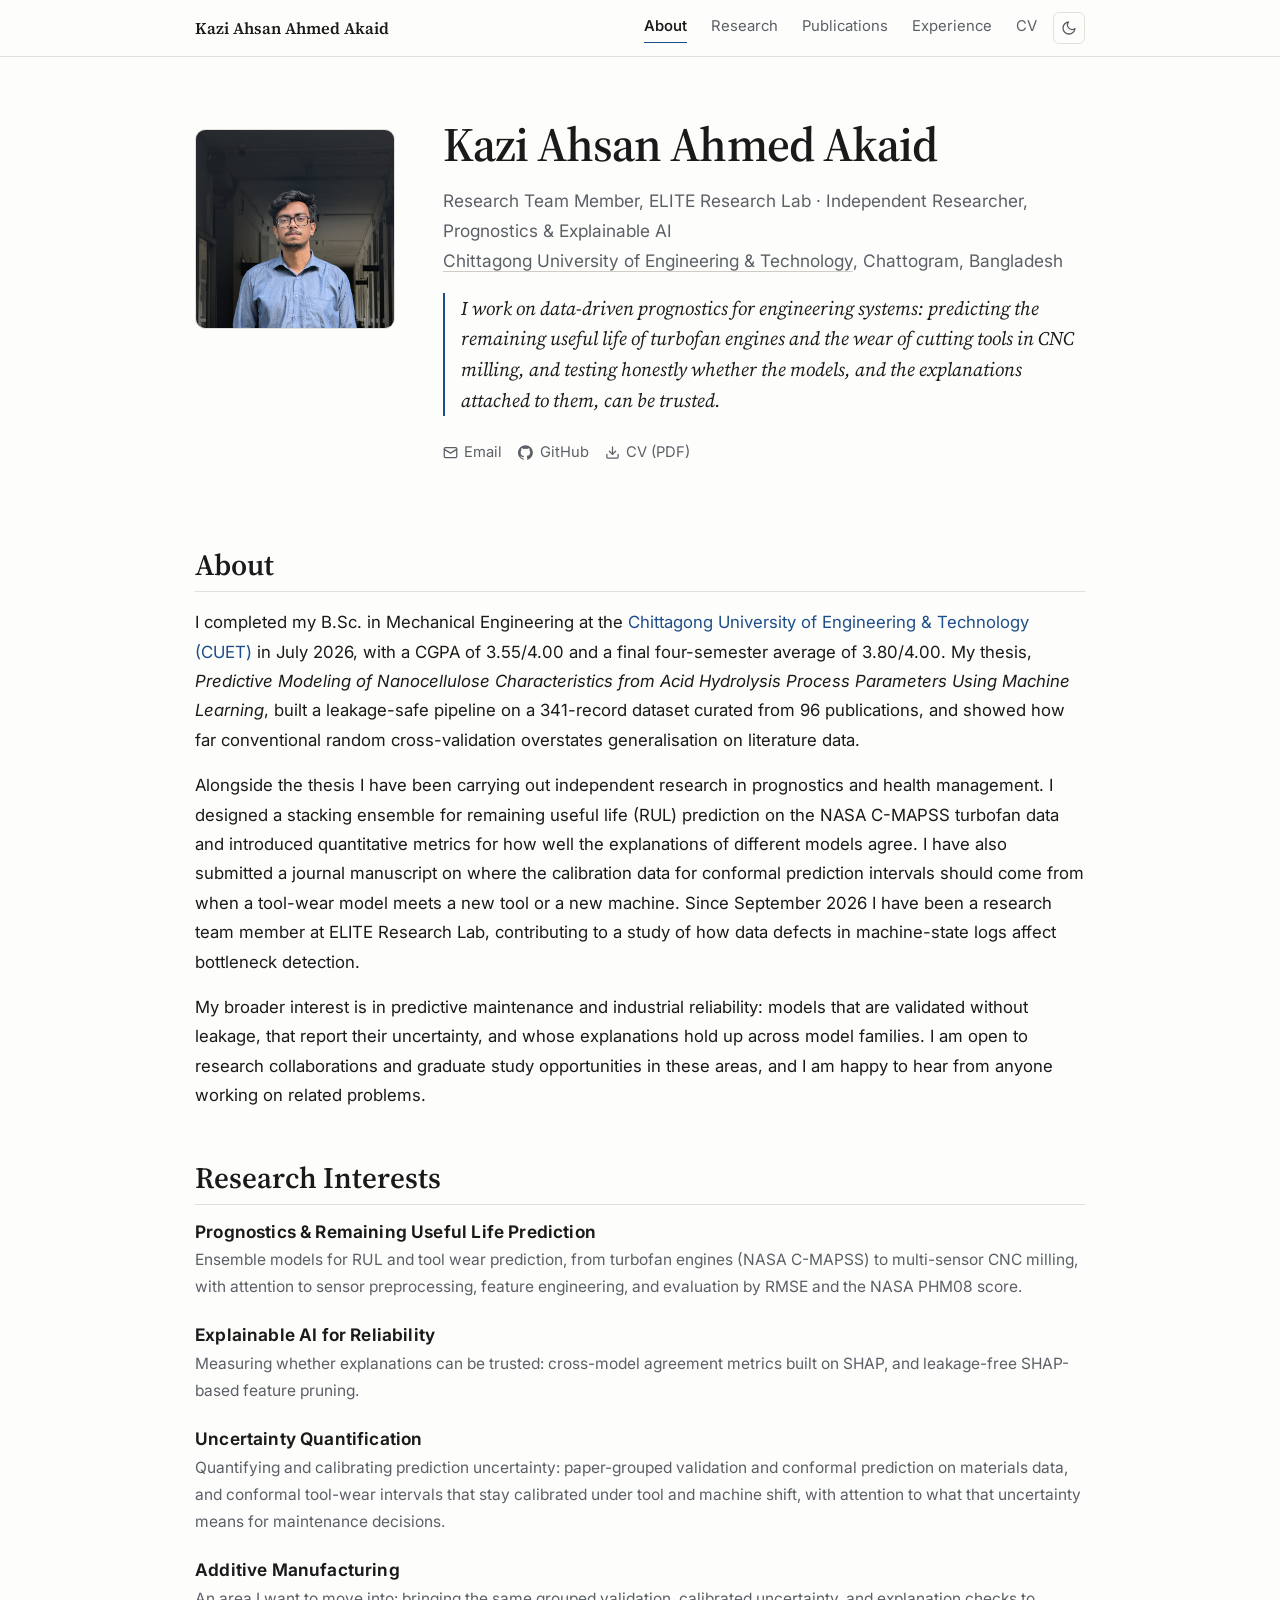
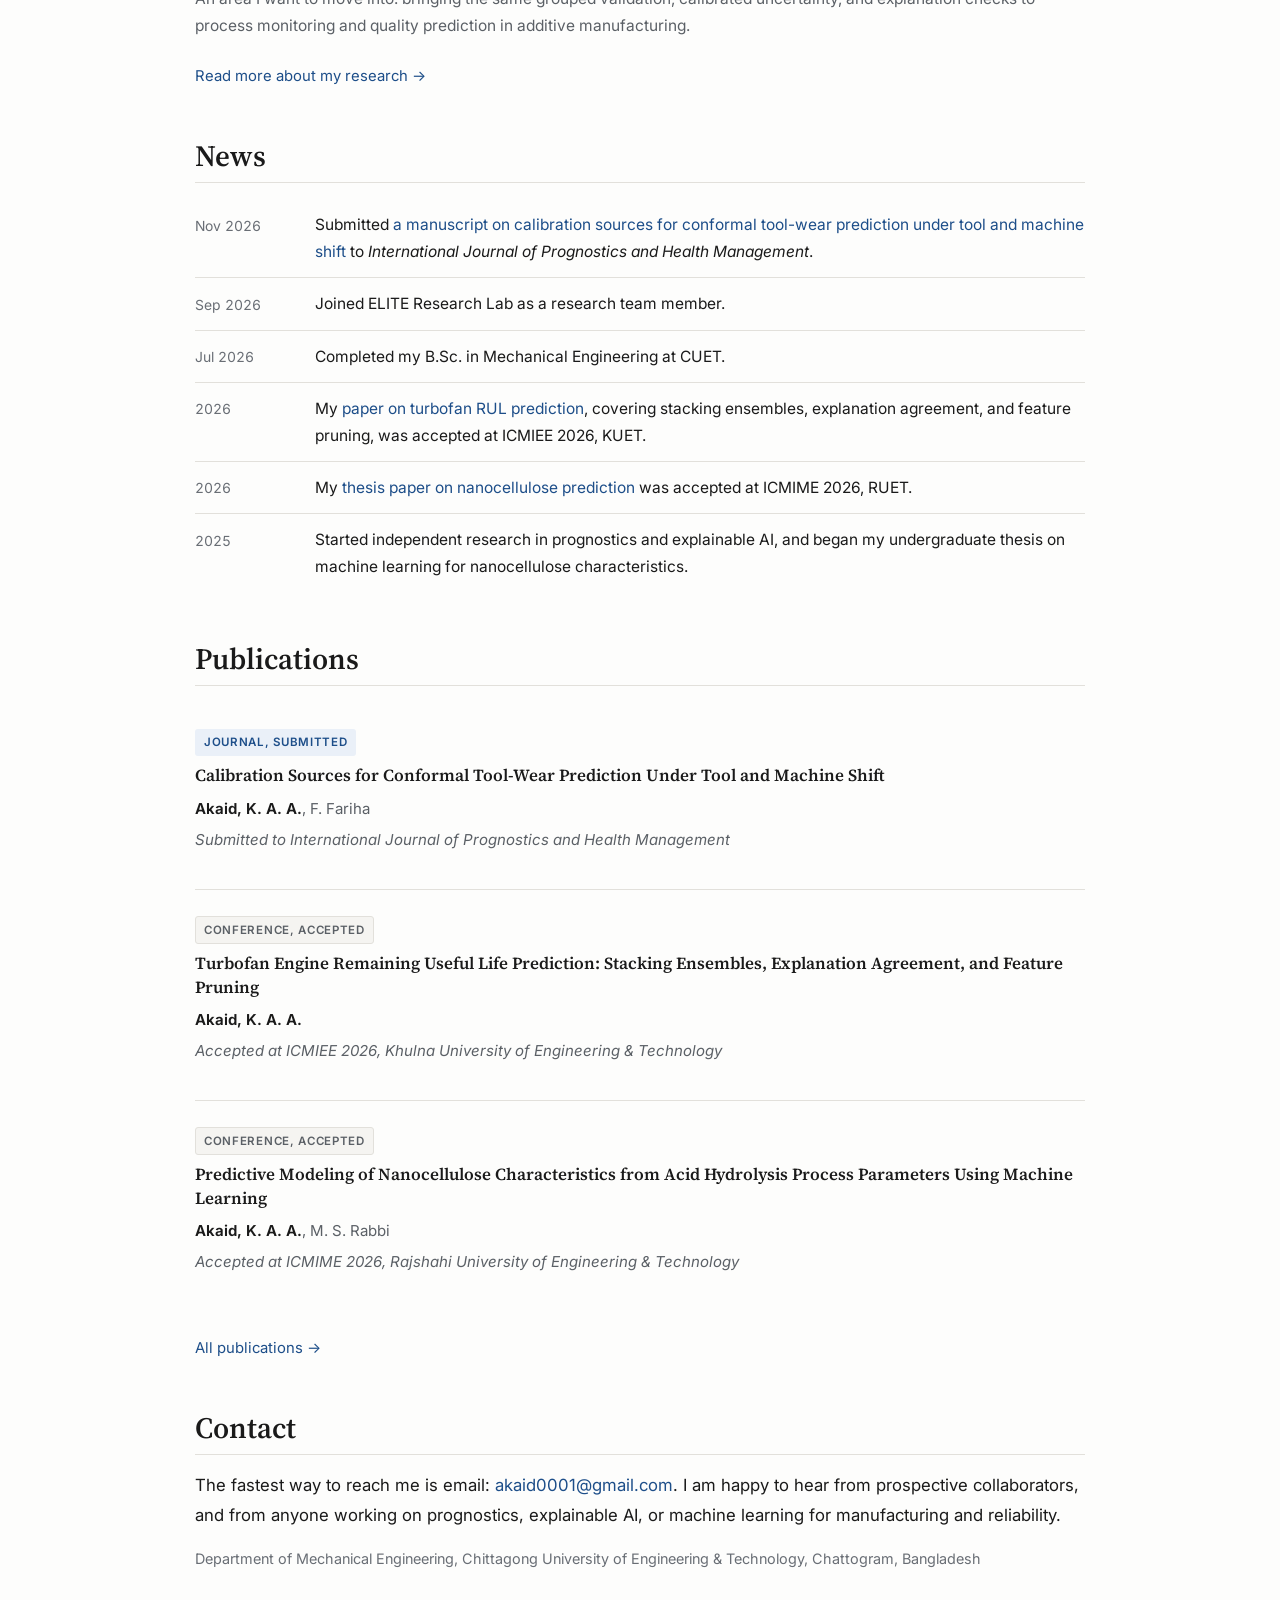
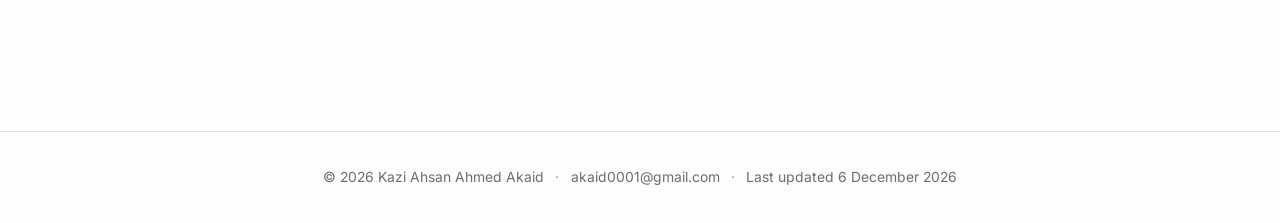
==== index.html @ 268b79ae "Add additive manufacturing to research interests Co-Authored-By: Claude Opus 5.5 <noreply@anthropic." ====
<!DOCTYPE html>
<html lang="en">
<head>
<meta charset="utf-8">
<meta name="viewport" content="width=device-width, initial-scale=1">
<title>Kazi Ahsan Ahmed Akaid</title>
<meta name="description" content="Kazi Ahsan Ahmed Akaid is a mechanical engineering graduate of CUET working on prognostics and health management, remaining useful life prediction, explainable AI, and uncertainty quantification.">
<meta name="author" content="Kazi Ahsan Ahmed Akaid">
<link rel="canonical" href="https://aakaid010.github.io/Akaid/">

<meta property="og:type" content="website">
<meta property="og:title" content="Kazi Ahsan Ahmed Akaid">
<meta property="og:description" content="Mechanical engineering graduate, CUET. Prognostics and health management, RUL prediction, explainable AI, and uncertainty quantification.">
<meta property="og:url" content="https://aakaid010.github.io/Akaid/">
<meta property="og:image" content="https://aakaid010.github.io/Akaid/assets/img/profile.jpeg">
<meta name="twitter:card" content="summary">

<link rel="icon" href="assets/img/favicon.svg" type="image/svg+xml">
<link rel="apple-touch-icon" href="assets/img/profile.jpeg">

<!-- ===== FONTS - identical on all pages ===== -->
<link rel="preconnect" href="https://fonts.googleapis.com">
<link rel="preconnect" href="https://fonts.gstatic.com" crossorigin>
<link rel="stylesheet" href="https://fonts.googleapis.com/css2?family=Inter:wght@400;500;600&family=Source+Serif+4:ital,opsz,wght@0,8..60,400;0,8..60,600;1,8..60,400&display=swap">
<link rel="stylesheet" href="assets/css/style.css">

<!-- ===== THEME INIT - identical on all pages. Must stay inline and before
      the body renders, otherwise the wrong theme flashes on load. ===== -->
<script>
(function(){try{var t=localStorage.getItem("theme");if(t==="dark"||t==="light"){document.documentElement.setAttribute("data-theme",t);}}catch(e){}})();
</script>

<!-- Structured data so search engines link the profile correctly -->
<script type="application/ld+json">
{
  "@context": "https://schema.org",
  "@type": "Person",
  "name": "Kazi Ahsan Ahmed Akaid",
  "givenName": "Kazi Ahsan Ahmed",
  "familyName": "Akaid",
  "jobTitle": "Research Team Member, ELITE Research Lab",
  "email": "mailto:akaid0001@gmail.com",
  "image": "https://aakaid010.github.io/Akaid/assets/img/profile.jpeg",
  "url": "https://aakaid010.github.io/Akaid/",
  "alumniOf": {
    "@type": "CollegeOrUniversity",
    "name": "Chittagong University of Engineering & Technology",
    "url": "https://cuet.ac.bd/"
  },
  "knowsAbout": [
    "Prognostics and Health Management",
    "Remaining Useful Life Prediction",
    "Explainable AI",
    "Uncertainty Quantification",
    "Predictive Maintenance",
    "Intelligent Manufacturing"
  ],
  "sameAs": [
    "https://github.com/aakaid010"
  ]
}
</script>
</head>
<body>
<a class="skip-link" href="#main">Skip to content</a>

<!-- ===== NAV - identical on all pages. If you edit this, edit it in every
      .html file, then run `python check.py` to confirm they still match.
      See CONTENT-GUIDE.md. ===== -->
<nav class="site-nav" aria-label="Primary">
  <div class="site-nav__inner">
    <a class="site-nav__name" href="index.html">Kazi Ahsan Ahmed Akaid</a>
    <div class="site-nav__links">
      <a href="index.html" aria-current="page">About</a>
      <a href="research.html">Research</a>
      <a href="publications.html">Publications</a>
      <a href="experience.html">Experience</a>
      <a href="cv.html">CV</a>
    </div>
    <button class="theme-toggle" type="button" aria-label="Switch to dark theme">
      <svg class="icon-sun" viewBox="0 0 24 24" fill="none" stroke="currentColor" stroke-width="2" stroke-linecap="round" aria-hidden="true"><circle cx="12" cy="12" r="4.2"/><path d="M12 2v2M12 20v2M4.9 4.9l1.4 1.4M17.7 17.7l1.4 1.4M2 12h2M20 12h2M4.9 19.1l1.4-1.4M17.7 6.3l1.4-1.4"/></svg>
      <svg class="icon-moon" viewBox="0 0 24 24" fill="none" stroke="currentColor" stroke-width="2" stroke-linecap="round" stroke-linejoin="round" aria-hidden="true"><path d="M21 12.8A9 9 0 1 1 11.2 3a7 7 0 0 0 9.8 9.8z"/></svg>
    </button>
  </div>
</nav>

<main id="main">
  <header class="hero wrap">
    <img class="hero__photo" src="assets/img/profile.jpeg" width="200" height="200"
         alt="Portrait of Kazi Ahsan Ahmed Akaid">
    <div>
      <h1 class="hero__name">Kazi Ahsan Ahmed Akaid</h1>
      <p class="hero__role">
        Research Team Member, ELITE Research Lab &middot; Independent Researcher, Prognostics &amp; Explainable AI<br>
        <a href="https://cuet.ac.bd/" target="_blank" rel="noopener">Chittagong University of Engineering &amp; Technology</a>, Chattogram, Bangladesh
      </p>
      <p class="hero__tagline">
        I work on data-driven prognostics for engineering systems: predicting
        the remaining useful life of turbofan engines and the wear of
        cutting tools in CNC milling, and testing honestly whether the models, and the
        explanations attached to them, can be trusted.
      </p>
      <div class="contact-row">
        <a href="mailto:akaid0001@gmail.com">
          <svg viewBox="0 0 24 24" fill="none" stroke="currentColor" stroke-width="2" stroke-linecap="round" stroke-linejoin="round" aria-hidden="true"><rect x="2" y="4" width="20" height="16" rx="2"/><path d="m2 7 10 6 10-6"/></svg>
          Email
        </a>
        <a href="https://github.com/aakaid010" target="_blank" rel="noopener">
          <svg viewBox="0 0 24 24" fill="currentColor" aria-hidden="true"><path d="M12 .3a12 12 0 0 0-3.8 23.4c.6.1.8-.3.8-.6v-2c-3.3.7-4-1.6-4-1.6-.6-1.4-1.4-1.8-1.4-1.8-1-.7.1-.7.1-.7 1.2.1 1.8 1.2 1.8 1.2 1 1.8 2.8 1.3 3.5 1 .1-.8.4-1.3.7-1.6-2.7-.3-5.5-1.3-5.5-5.9 0-1.3.5-2.4 1.2-3.2-.1-.3-.5-1.5.1-3.2 0 0 1-.3 3.3 1.2a11.5 11.5 0 0 1 6 0c2.3-1.5 3.3-1.2 3.3-1.2.6 1.7.2 2.9.1 3.2.8.8 1.2 1.9 1.2 3.2 0 4.6-2.8 5.6-5.5 5.9.4.4.8 1.1.8 2.2v3.3c0 .3.2.7.8.6A12 12 0 0 0 12 .3"/></svg>
          GitHub
        </a>
        <a href="https://drive.google.com/file/d/1UrDWSeUe1sPqcg7gBaq_v0wXPlP6QZwv/view?usp=sharing" target="_blank" rel="noopener">
          <svg viewBox="0 0 24 24" fill="none" stroke="currentColor" stroke-width="2" stroke-linecap="round" stroke-linejoin="round" aria-hidden="true"><path d="M21 15v4a2 2 0 0 1-2 2H5a2 2 0 0 1-2-2v-4"/><path d="m7 10 5 5 5-5"/><path d="M12 15V3"/></svg>
          CV (PDF)
        </a>
      </div>
    </div>
  </header>

  <div class="wrap">

    <section id="about">
      <h2>About</h2>
      <p>
        I completed my B.Sc. in Mechanical Engineering at the
        <a href="https://cuet.ac.bd/" target="_blank" rel="noopener">Chittagong University of Engineering &amp; Technology (CUET)</a>
        in July&nbsp;2026, with a CGPA of 3.55/4.00 and a final four-semester
        average of 3.80/4.00. My thesis, <em>Predictive Modeling of Nanocellulose
        Characteristics from Acid Hydrolysis Process Parameters Using Machine
        Learning</em>, built a leakage-safe pipeline on a 341-record dataset
        curated from 96 publications, and showed how far conventional random
        cross-validation overstates generalisation on literature data.
      </p>
      <p>
        Alongside the thesis I have been carrying out independent research in
        prognostics and health management. I designed a stacking ensemble for
        remaining useful life (RUL) prediction on the NASA C-MAPSS turbofan
        data and introduced quantitative metrics for how well the explanations
        of different models agree. I have also submitted a journal manuscript
        on where the calibration data for conformal prediction intervals should
        come from when a tool-wear model meets a new tool or a new machine.
        Since September&nbsp;2026 I have been a research team member at
        ELITE Research Lab, contributing to a study of how data defects in
        machine-state logs affect bottleneck detection.
      </p>
      <p>
        My broader interest is in predictive maintenance and industrial
        reliability: models that are validated without leakage, that report
        their uncertainty, and whose explanations hold up across model
        families. I am open to research collaborations and graduate study
        opportunities in these areas, and I am happy to hear from anyone
        working on related problems.
      </p>
    </section>

    <section id="interests">
      <h2>Research Interests</h2>

      <div class="interest">
        <h3>Prognostics &amp; Remaining Useful Life Prediction</h3>
        <p>
          Ensemble models for RUL and tool wear prediction,
          from turbofan engines (NASA C-MAPSS) to multi-sensor CNC milling,
          with attention to sensor preprocessing, feature engineering, and
          evaluation by RMSE and the NASA PHM08 score.
        </p>
      </div>

      <div class="interest">
        <h3>Explainable AI for Reliability</h3>
        <p>
          Measuring whether explanations can be trusted: cross-model agreement
          metrics built on SHAP, and leakage-free SHAP-based feature pruning.
        </p>
      </div>

      <div class="interest">
        <h3>Uncertainty Quantification</h3>
        <p>
          Quantifying and calibrating prediction uncertainty: paper-grouped
          validation and conformal prediction on materials data, and conformal
          tool-wear intervals that stay calibrated under tool and machine
          shift, with attention to what that uncertainty means for maintenance
          decisions.
        </p>
      </div>

      <div class="interest">
        <h3>Additive Manufacturing</h3>
        <p>
          An area I want to move into: bringing the same grouped validation,
          calibrated uncertainty, and explanation checks to process monitoring
          and quality prediction in additive manufacturing.
        </p>
      </div>

      <p class="section-more">
        <a href="research.html">Read more about my research &rarr;</a>
      </p>
    </section>

    <section id="news">
      <h2>News</h2>
      <!-- ===== NEWS - newest first. To add an item, copy one <li> block. ===== -->
      <ul class="news">
        <li>
          <time datetime="2026-11">Nov 2026</time>
          <p>Submitted <a href="publications.html#pub-toolwear">a manuscript on calibration sources for conformal tool-wear prediction under tool and machine shift</a> to <em>International Journal of Prognostics and Health Management</em>.</p>
        </li>
        <li>
          <time datetime="2026-09">Sep 2026</time>
          <p>Joined ELITE Research Lab as a research team member.</p>
        </li>
        <li>
          <time datetime="2026-07">Jul 2026</time>
          <p>Completed my B.Sc. in Mechanical Engineering at CUET.</p>
        </li>
        <li>
          <time datetime="2026">2026</time>
          <p>My <a href="publications.html#pub-cmapss-2026">paper on turbofan RUL prediction</a>, covering stacking ensembles, explanation agreement, and feature pruning, was accepted at ICMIEE 2026, KUET.</p>
        </li>
        <li>
          <time datetime="2026">2026</time>
          <p>My <a href="publications.html#pub-nanocellulose-2026">thesis paper on nanocellulose prediction</a> was accepted at ICMIME 2026, RUET.</p>
        </li>
        <li>
          <time datetime="2025">2025</time>
          <p>Started independent research in prognostics and explainable AI, and began my undergraduate thesis on machine learning for nanocellulose characteristics.</p>
        </li>
      </ul>
    </section>

    <section id="publications">
      <h2>Publications</h2>

      <!-- Publication entries are maintained in full on publications.html.
           These summaries mirror that list; keep the two in sync. -->
      <article class="pub" id="pub-toolwear">
        <span class="tag">Journal, submitted</span>
        <h3 class="pub__title">Calibration Sources for Conformal Tool-Wear Prediction Under Tool and Machine Shift</h3>
        <p class="pub__authors"><span class="me">Akaid, K. A. A.</span>, F. Fariha</p>
        <p class="pub__venue">Submitted to <em>International Journal of Prognostics and Health Management</em></p>
      </article>

      <article class="pub" id="pub-cmapss-2026">
        <span class="tag tag--muted">Conference, accepted</span>
        <h3 class="pub__title">Turbofan Engine Remaining Useful Life Prediction: Stacking Ensembles, Explanation Agreement, and Feature Pruning</h3>
        <p class="pub__authors"><span class="me">Akaid, K. A. A.</span></p>
        <p class="pub__venue">Accepted at ICMIEE 2026, Khulna University of Engineering &amp; Technology</p>
      </article>

      <article class="pub" id="pub-nanocellulose-2026">
        <span class="tag tag--muted">Conference, accepted</span>
        <h3 class="pub__title">Predictive Modeling of Nanocellulose Characteristics from Acid Hydrolysis Process Parameters Using Machine Learning</h3>
        <p class="pub__authors"><span class="me">Akaid, K. A. A.</span>, M. S. Rabbi</p>
        <p class="pub__venue">Accepted at ICMIME 2026, Rajshahi University of Engineering &amp; Technology</p>
      </article>

      <p class="section-more">
        <a href="publications.html">All publications &rarr;</a>
      </p>
    </section>

    <section id="contact">
      <h2>Contact</h2>
      <p>
        The fastest way to reach me is email:
        <a href="mailto:akaid0001@gmail.com">akaid0001@gmail.com</a>.
        I am happy to hear from prospective collaborators, and from anyone
        working on prognostics, explainable AI, or machine learning for
        manufacturing and reliability.
      </p>
      <p class="faint">
        Department of Mechanical Engineering, Chittagong University of
        Engineering &amp; Technology, Chattogram, Bangladesh
      </p>
    </section>

  </div>
</main>

<!-- ===== FOOTER - identical on all pages ===== -->
<footer class="site-footer">
  <div class="site-footer__inner">
    <p>
      &copy; <span id="year">2026</span> Kazi Ahsan Ahmed Akaid
      <span class="sep" aria-hidden="true">&middot;</span>
      <a href="mailto:akaid0001@gmail.com">akaid0001@gmail.com</a>
      <span class="sep" aria-hidden="true">&middot;</span>
      <span class="nowrap">Last updated <time id="updated" datetime="2026-11-22">22 November 2026</time></span>
    </p>
  </div>
</footer>

<script src="assets/js/main.js"></script>
</body>
</html>
---- assets/css/style.css ----
/* ==========================================================================
   Kazi Ahsan Ahmed Akaid - academic site
   Single stylesheet. No frameworks, no build step.
   Sections: 1 tokens | 2 reset | 3 typography | 4 layout | 5 nav | 6 hero
             7 components | 8 footer | 9 responsive | 10 print
   ========================================================================== */

/* ---------- 1. Design tokens ---------- */
:root {
  --bg:            #fdfdfc;
  --bg-surface:    #f5f4f1;
  --text:          #1a1a1a;
  --text-muted:    #5b6066;
  --text-faint:    #696e75;   /* 4.5:1 on --bg; do not lighten past this */
  --border:        #e2e0db;
  --border-strong: #cfccc5;
  --accent:        #1d4e89;
  --accent-hover:  #143761;
  --accent-soft:   #eaf0f8;
  --warn:          #a1442a;   /* pitfall callouts; 6:1 on --bg */
  --selection:     #d8e4f2;

  --font-serif: "Source Serif 4", Charter, Georgia, "Times New Roman", serif;
  --font-sans:  Inter, -apple-system, BlinkMacSystemFont, "Segoe UI", Roboto, Helvetica, Arial, sans-serif;
  --font-mono:  ui-monospace, SFMono-Regular, Menlo, Consolas, monospace;

  /* One column width for nav, hero, content, and footer, so the page keeps a
     single left edge. Splitting these produced a visible step mid-page.
     930 - 2x20 gutters = 890px of content. */
  --measure: 930px;
  --gutter:  20px;

  --space-1: .25rem; --space-2: .5rem;  --space-3: .75rem; --space-4: 1rem;
  --space-5: 1.5rem; --space-6: 2rem;   --space-7: 3rem;   --space-8: 4.5rem;

  --radius:    6px;
  --radius-lg: 10px;
}

/* Dark palette applies for the explicit toggle AND for system dark when the
   user has not explicitly chosen light. Both blocks are required. */
@media (prefers-color-scheme: dark) {
  :root:not([data-theme="light"]) {
    --bg:            #14161a;
    --bg-surface:    #1b1e24;
    --text:          #e7e5e2;
    --text-muted:    #a8adb4;
    --text-faint:    #8b919a;
    --border:        #31353d;
    --border-strong: #3a3f48;
    --accent:        #8fb8e8;
    --accent-hover:  #b0cef1;
    --accent-soft:   #1e2a3a;
    --warn:          #e0916f;
    --selection:     #2b3d55;
  }
}
:root[data-theme="dark"] {
  --bg:            #14161a;
  --bg-surface:    #1b1e24;
  --text:          #e7e5e2;
  --text-muted:    #a8adb4;
  --text-faint:    #8b919a;
  --border:        #31353d;
  --border-strong: #3a3f48;
  --accent:        #8fb8e8;
  --accent-hover:  #b0cef1;
  --accent-soft:   #1e2a3a;
  --warn:          #e0916f;
  --selection:     #2b3d55;
}

/* ---------- 2. Reset ---------- */
*, *::before, *::after { box-sizing: border-box; }
html { -webkit-text-size-adjust: 100%; scroll-behavior: smooth; scroll-padding-top: 5rem; }
@media (prefers-reduced-motion: reduce) {
  html { scroll-behavior: auto; }
  *, *::before, *::after { animation-duration: .01ms !important; transition-duration: .01ms !important; }
}
body {
  margin: 0;
  background: var(--bg);
  color: var(--text);
  font-family: var(--font-sans);
  font-size: 1.05rem;
  line-height: 1.75;
  -webkit-font-smoothing: antialiased;
  text-rendering: optimizeLegibility;
  /* Push the footer to the bottom of the viewport when content is short. */
  min-height: 100vh;
  min-height: 100dvh;
  display: flex;
  flex-direction: column;
  /* DOIs and URLs are single unbreakable tokens; without this they overflow
     the viewport on a 320px phone. */
  overflow-wrap: break-word;
}
::selection { background: var(--selection); }
img { max-width: 100%; height: auto; display: block; }

/* ---------- 3. Typography ---------- */
h1, h2, h3, h4 {
  font-family: var(--font-serif); font-weight: 600; line-height: 1.25;
  color: var(--text); margin: 0;
}
h1 { font-size: 3rem; letter-spacing: -.02em; }
h2 {
  font-size: 1.85rem; margin-top: var(--space-7); margin-bottom: var(--space-4);
  padding-bottom: var(--space-2); border-bottom: 1px solid var(--border);
}
h3 { font-size: 1.15rem; margin-top: var(--space-6); margin-bottom: var(--space-2); }
h4 { font-size: 1rem; margin-bottom: var(--space-1); }
p  { margin: 0 0 var(--space-4); }
a  {
  color: var(--accent); text-decoration: none;
  border-bottom: 1px solid transparent; transition: color .15s, border-color .15s;
}
a:hover { color: var(--accent-hover); border-bottom-color: currentColor; }
a:focus-visible, button:focus-visible, summary:focus-visible {
  outline: 2px solid var(--accent); outline-offset: 3px; border-radius: 2px;
}
strong { font-weight: 650; color: var(--text); }
ul, ol { margin: 0 0 var(--space-4); padding-left: 1.3rem; }
li { margin-bottom: var(--space-2); }
li::marker { color: var(--text-faint); }
code {
  font-family: var(--font-mono); font-size: .875em; background: var(--bg-surface);
  padding: .12em .35em; border-radius: 3px; border: 1px solid var(--border);
}
hr { border: 0; border-top: 1px solid var(--border); margin: var(--space-7) 0; }

blockquote {
  margin: var(--space-5) 0; padding-left: var(--space-5);
  border-left: 2px solid var(--border-strong);
  color: var(--text-muted); font-style: italic;
}
blockquote p:last-child { margin-bottom: 0; }
pre {
  margin: 0 0 var(--space-4); padding: var(--space-4);
  background: var(--bg-surface); border: 1px solid var(--border);
  border-radius: var(--radius); font-family: var(--font-mono);
  font-size: .82rem; line-height: 1.6; overflow-x: auto;
}
pre code { background: none; border: 0; padding: 0; font-size: inherit; }
figure { margin: var(--space-6) 0; }
figcaption {
  font-size: .87rem; color: var(--text-faint);
  margin-top: var(--space-3); text-align: center;
}

.muted { color: var(--text-muted); }
.faint { color: var(--text-faint); font-size: .9rem; }
.nowrap { white-space: nowrap; }
.lead  { font-size: 1.1rem; line-height: 1.62; color: var(--text-muted); }
.visually-hidden {
  position: absolute; width: 1px; height: 1px; padding: 0; margin: -1px;
  overflow: hidden; clip: rect(0 0 0 0); white-space: nowrap; border: 0;
}

/* ---------- 4. Layout ---------- */
.skip-link {
  position: absolute; left: var(--space-4); top: -100px; z-index: 100;
  background: var(--accent); color: #fdfdfc; padding: var(--space-2) var(--space-4);
  border-radius: var(--radius); transition: top .15s;
}
.skip-link:focus { top: var(--space-4); }
/* --accent is light in dark mode, so the label flips to dark ink. */
:root[data-theme="dark"] .skip-link { color: #14161a; }
@media (prefers-color-scheme: dark) {
  :root:not([data-theme="light"]) .skip-link { color: #14161a; }
}

.wrap { max-width: var(--measure); margin: 0 auto; padding: 0 var(--gutter); }
main       { padding-bottom: var(--space-8); flex: 1 0 auto; }
[id]       { scroll-margin-top: 5rem; }   /* clear the sticky nav on jumps */
.page-head { padding-top: var(--space-7); }
.page-head h1 { margin-bottom: var(--space-3); }

/* ---------- 5. Navigation ---------- */
.site-nav {
  position: sticky; top: 0; z-index: 50;
  background: var(--bg);
  border-bottom: 1px solid var(--border);
}
@supports (backdrop-filter: blur(10px)) {
  .site-nav {
    background: color-mix(in srgb, var(--bg) 86%, transparent);
    backdrop-filter: saturate(180%) blur(10px);
    -webkit-backdrop-filter: saturate(180%) blur(10px);
  }
}
.site-nav__inner {
  max-width: var(--measure); margin: 0 auto; padding: var(--space-3) var(--gutter);
  display: flex; align-items: center; justify-content: space-between; gap: var(--space-4);
}
.site-nav__name {
  font-family: var(--font-serif); font-weight: 600; font-size: 1.02rem;
  color: var(--text); border-bottom: 0; white-space: nowrap;
}
.site-nav__name:hover { color: var(--accent); border-bottom: 0; }
.site-nav__links {
  display: flex; align-items: center; gap: var(--space-5);
  flex-wrap: wrap; margin-left: auto;
}
.site-nav__links a {
  font-size: .93rem; color: var(--text-muted);
  border-bottom: 1.5px solid transparent; padding-bottom: 2px;
}
.site-nav__links a:hover { color: var(--text); border-bottom-color: var(--border-strong); }
.site-nav__links a[aria-current="page"] {
  color: var(--text); font-weight: 550; border-bottom-color: var(--accent);
}

.theme-toggle {
  display: inline-flex; align-items: center; justify-content: center;
  width: 32px; height: 32px; padding: 0; flex: none;
  background: transparent; border: 1px solid var(--border); border-radius: var(--radius);
  color: var(--text-muted); cursor: pointer;
  transition: color .15s, border-color .15s, background .15s;
}
.theme-toggle:hover { color: var(--text); border-color: var(--border-strong); background: var(--bg-surface); }
.theme-toggle svg { width: 16px; height: 16px; }
/* The icon names the theme the button switches TO, matching its aria-label. */
.theme-toggle .icon-sun { display: none; }
:root[data-theme="dark"] .theme-toggle .icon-sun  { display: block; }
:root[data-theme="dark"] .theme-toggle .icon-moon { display: none; }
@media (prefers-color-scheme: dark) {
  :root:not([data-theme="light"]) .theme-toggle .icon-sun  { display: block; }
  :root:not([data-theme="light"]) .theme-toggle .icon-moon { display: none; }
}

/* ---------- 6. Hero (homepage) ---------- */
/* The horizontal padding must use --gutter: .hero is declared after .wrap, so
   a `padding: x y z` shorthand here overrides .wrap's gutters entirely. */
.hero {
  display: grid; grid-template-columns: 200px 1fr; gap: var(--space-7);
  align-items: start; padding: var(--space-8) var(--gutter) var(--space-6);
}
.hero__photo {
  width: 200px; height: 200px; border-radius: var(--radius-lg);
  object-fit: cover; border: 1px solid var(--border); background: var(--bg-surface);
}
/* Optical alignment with the photo. The h1's box top already sits level with
   the image, but the cap height of the first letter lands 0.3125em lower:
   half-leading, plus the gap between the font's ascender and its cap height.
   Measured on Source Serif 4 (ascender 50, cap 32 at 48px, line-height 1.25).
   Expressed in em so it stays correct at every heading size. */
.hero__name { font-size: 3rem; margin-top: -.3125em; margin-bottom: var(--space-3); }
.hero__role { font-size: 1.08rem; color: var(--text-muted); margin-bottom: var(--space-4); }
.hero__role a { color: var(--text-muted); border-bottom: 1px solid var(--border-strong); }
.hero__role a:hover { color: var(--accent); }
.hero__tagline {
  font-family: var(--font-serif); font-size: 1.2rem; font-style: italic;
  line-height: 1.6; color: var(--text); margin: 0 0 var(--space-5);
  padding-left: var(--space-4); border-left: 2px solid var(--accent);
}

/* Contact / social row */
.contact-row { display: flex; flex-wrap: wrap; gap: var(--space-2) var(--space-4); align-items: center; }
.contact-row a {
  display: inline-flex; align-items: center; gap: .4rem;
  font-size: .92rem; color: var(--text-muted); border-bottom: 1px solid transparent;
}
.contact-row a:hover { color: var(--accent); border-bottom-color: currentColor; }
.contact-row svg { width: 15px; height: 15px; flex: none; }

/* ---------- 7. Components ---------- */

/* Research interest blocks */
.interest { margin-bottom: var(--space-5); }
.interest h3 {
  margin-top: 0; margin-bottom: var(--space-1); font-family: var(--font-sans);
  font-size: 1.08rem; font-weight: 650; letter-spacing: .01em;
}
.interest p { margin: 0; color: var(--text-muted); font-size: .97rem; }

/* News list */
.news { list-style: none; padding: 0; margin: 0; }
.news li {
  display: grid; grid-template-columns: 6.5rem 1fr; gap: var(--space-4);
  padding: var(--space-3) 0; border-bottom: 1px solid var(--border); margin: 0;
}
.news li:last-child { border-bottom: 0; }
/* .news li sets display:grid, which would otherwise beat the [hidden] default. */
.news li[hidden] { display: none; }
.news-toggle {
  display: inline-flex; align-items: center; gap: .35rem;
  margin-top: var(--space-4);
  font-family: var(--font-sans); font-size: .84rem; line-height: 1.5;
  padding: .3rem .7rem; border-radius: var(--radius);
  border: 1px solid var(--border-strong); color: var(--text-muted);
  background: transparent; cursor: pointer;
}
.news-toggle:hover { color: var(--accent); border-color: var(--accent); background: var(--accent-soft); }
.news-toggle::after {
  content: ""; width: 7px; height: 7px;
  border-right: 1.5px solid currentColor; border-bottom: 1.5px solid currentColor;
  transform: translateY(-2px) rotate(45deg); transition: transform .15s;
}
.news-toggle[aria-expanded="true"]::after { transform: translateY(1px) rotate(-135deg); }
.news time {
  color: var(--text-faint); font-size: .87rem;
  font-variant-numeric: tabular-nums; padding-top: .15rem;
}
.news p { margin: 0; font-size: .97rem; }

/* Publication entries */
.pub { padding: var(--space-5) 0; border-bottom: 1px solid var(--border); }
.pub:last-of-type { border-bottom: 0; }
.pub__title {
  font-family: var(--font-serif); font-size: 1.06rem; font-weight: 600;
  line-height: 1.4; margin: 0 0 var(--space-2);
}
.pub__authors { font-size: .94rem; color: var(--text-muted); margin: 0 0 var(--space-1); }
.pub__authors .me { color: var(--text); font-weight: 650; }
.pub__venue { font-size: .94rem; color: var(--text-muted); font-style: italic; margin: 0 0 var(--space-3); }
/* DOI and BibTeX sit on one action row. When the BibTeX panel opens it takes
   the full width so the code block is not squeezed into a chip-sized column. */
.pub__actions {
  display: flex; flex-wrap: wrap; align-items: flex-start;
  gap: var(--space-3); margin-top: var(--space-3);
}
.pub__actions .bibtex { margin: 0; display: flex; flex-direction: column; align-items: flex-start; }
.pub__actions .bibtex[open] { flex: 1 1 100%; }
.pub__actions .bibtex[open] summary::before { content: none; }

.tag {
  display: inline-block; font-size: .72rem; font-weight: 600; letter-spacing: .06em;
  text-transform: uppercase; padding: .18rem .5rem; border-radius: 3px;
  background: var(--accent-soft); color: var(--accent); border: 1px solid transparent;
  margin-bottom: var(--space-2);
}
.tag--muted { background: var(--bg-surface); color: var(--text-muted); border-color: var(--border); }

.btn-link, .bibtex summary {
  display: inline-flex; align-items: center; gap: .3rem;
  font-family: var(--font-sans); font-size: .92rem; line-height: 1.5;
  padding: 0; border: 0; border-bottom: 1px solid transparent;
  color: var(--accent); background: none; cursor: pointer; white-space: nowrap;
}
.btn-link:hover, .bibtex summary:hover {
  color: var(--accent-hover); border-bottom-color: currentColor;
}
/* Separates the run without needing markup between the link and the details. */
.pub__actions .bibtex summary::before {
  content: "\0000B7"; margin-right: .7rem; color: var(--text-faint);
  border-bottom: 0; cursor: default;
}

/* BibTeX disclosure */
.bibtex { margin-top: var(--space-3); }
.bibtex summary { list-style: none; user-select: none; }
.bibtex summary::-webkit-details-marker { display: none; }
/* Chevron that rotates when the panel opens. */
.bibtex summary::after {
  content: ""; width: 7px; height: 7px; margin-left: .1rem;
  border-right: 1.5px solid currentColor; border-bottom: 1.5px solid currentColor;
  transform: translateY(-2px) rotate(45deg); transition: transform .15s;
}
.bibtex[open] summary::after { transform: translateY(1px) rotate(-135deg); }
.bibtex[open] summary { margin-bottom: var(--space-3); }
.bibtex__panel { position: relative; }
.bibtex__copy {
  position: absolute; top: var(--space-2); right: var(--space-2);
  font-family: var(--font-sans); font-size: .74rem; line-height: 1;
  padding: .3rem .5rem; border-radius: 4px; cursor: pointer;
  border: 1px solid var(--border-strong); background: var(--bg); color: var(--text-muted);
}
.bibtex__copy:hover { color: var(--accent); border-color: var(--accent); }
.bibtex pre {
  margin: 0; padding: var(--space-4) var(--space-6) var(--space-4) var(--space-4);
  background: var(--bg-surface);
  border: 1px solid var(--border); border-radius: var(--radius);
  font-family: var(--font-mono); font-size: .78rem; line-height: 1.55;
  overflow-x: auto; color: var(--text-muted);
}

/* CV / timeline entries */
.entry { margin-bottom: var(--space-5); }
.entry__head {
  display: flex; justify-content: space-between; align-items: baseline;
  gap: var(--space-4); flex-wrap: wrap;
}
.entry__title { font-family: var(--font-serif); font-size: 1.05rem; font-weight: 600; margin: 0; }
.entry__date {
  font-size: .87rem; color: var(--text-faint); font-variant-numeric: tabular-nums;
  white-space: nowrap; flex: none;
}
.entry__sub { font-size: .95rem; color: var(--text-muted); font-style: italic; margin: .1rem 0 var(--space-2); }
.entry ul { margin-bottom: 0; }
.entry ul li { font-size: .96rem; color: var(--text-muted); }

/* Vertical timeline: a rail with one node per entry. Used for education,
   appointments, projects, and supervision. */
.timeline { position: relative; padding-left: 2rem; }
.timeline::before {
  content: ""; position: absolute; left: 5px; top: .35rem; bottom: .5rem;
  width: 2px; background: var(--border); border-radius: 1px;
}
.timeline .entry { position: relative; }
.timeline .entry:last-child { margin-bottom: 0; }
.timeline .entry::before {
  content: ""; position: absolute; left: -2rem; top: .3rem;
  width: 12px; height: 12px; border-radius: 50%;
  background: var(--bg); border: 2px solid var(--accent);
}

/* Definition-style rows (skills, languages) */
.rows { display: grid; gap: var(--space-3); margin: 0; }
.row { display: grid; grid-template-columns: 11rem 1fr; gap: var(--space-4); align-items: baseline; }
.row dt { font-weight: 600; font-size: .93rem; }
.row dd { margin: 0; color: var(--text-muted); font-size: .96rem; }

/* Callout / download */
.callout {
  display: flex; align-items: center; justify-content: space-between; gap: var(--space-4);
  flex-wrap: wrap; padding: var(--space-4) var(--space-5);
  background: var(--bg-surface); border: 1px solid var(--border); border-radius: var(--radius-lg);
  margin-bottom: var(--space-6);
}
.callout p { margin: 0; font-size: .95rem; color: var(--text-muted); }
.btn {
  display: inline-flex; align-items: center; gap: .45rem; flex: none;
  background: var(--accent); color: #fdfdfc; font-size: .92rem; font-weight: 550;
  padding: .5rem 1rem; border-radius: var(--radius); border: 1px solid var(--accent);
}
.btn:hover {
  background: var(--accent-hover); border-color: var(--accent-hover);
  color: #fdfdfc; border-bottom-color: var(--accent-hover);
}
:root[data-theme="dark"] .btn, :root[data-theme="dark"] .btn:hover { color: #14161a; }
@media (prefers-color-scheme: dark) {
  :root:not([data-theme="light"]) .btn,
  :root:not([data-theme="light"]) .btn:hover { color: #14161a; }
}
.btn svg { width: 15px; height: 15px; }

.section-more { margin-top: var(--space-5); font-size: .93rem; }

/* ---------- 7b. Notes and long-form posts ---------- */

/* Index listing */
.note-list { list-style: none; padding: 0; margin: 0; }
.note-card {
  display: grid; grid-template-columns: 104px 1fr; gap: var(--space-5);
  align-items: start; padding: var(--space-5) 0;
  border-bottom: 1px solid var(--border); margin: 0;
}
.note-card:last-child { border-bottom: 0; }
.note-card__thumb {
  width: 104px; height: 104px; border-radius: var(--radius);
  border: 1px solid var(--border); background: var(--bg-surface);
}
.note-card__title {
  font-family: var(--font-serif); font-size: 1.14rem; font-weight: 600;
  line-height: 1.35; margin: 0 0 var(--space-1);
}
.note-card__title a { color: var(--text); }
.note-card__title a:hover { color: var(--accent); }
.note-card__meta {
  font-size: .85rem; color: var(--text-faint);
  font-variant-numeric: tabular-nums; margin: 0 0 var(--space-2);
}
.note-card p { margin: 0; font-size: .97rem; color: var(--text-muted); }

/* Post header and hero figure */
.post-head { padding-top: var(--space-7); margin-bottom: var(--space-5); }
.post-head h1 { font-size: 2.6rem; line-height: 1.2; margin-bottom: var(--space-3); }
.post-meta {
  font-size: .88rem; color: var(--text-faint);
  font-variant-numeric: tabular-nums; margin: 0;
}
.hero-figure {
  display: block; width: 100%; height: auto;
  border: 1px solid var(--border); border-radius: var(--radius-lg);
  margin-bottom: var(--space-6); background: var(--bg-surface);
}
.phd-callout {
  margin-top: 1.25rem;
  padding: 0.85rem 1.1rem;
  border-left: 4px solid var(--accent);
  border-radius: 6px;
  background: color-mix(in srgb, var(--accent) 10%, transparent);
  animation: phd-pulse 2.2s ease-in-out infinite;
}

@keyframes phd-pulse {
  0%, 100% { opacity: 1; }
  50% { opacity: 0.65; }
}

@media (prefers-reduced-motion: reduce) {
  .phd-callout { animation: none; }
}
/* Numbered pipeline stages. Plain HTML rather than SVG so the text stays
   selectable, translatable, and legible at every width. */
.stages { list-style: none; padding: 0; margin: 0 0 var(--space-6); counter-reset: stage; }
.stage {
  display: grid; grid-template-columns: 2.1rem 1fr; gap: var(--space-4);
  padding: var(--space-5) 0; border-bottom: 1px solid var(--border);
  margin: 0; counter-increment: stage;
}
.stage:last-child { border-bottom: 0; }
.stage::before {
  content: counter(stage);
  font-family: var(--font-serif); font-size: 1.25rem; font-weight: 600;
  color: var(--accent); line-height: 1.3;
}
.stage h3 { margin: 0 0 var(--space-2); font-size: 1.06rem; }
.stage p { margin: 0 0 var(--space-3); font-size: .98rem; }
.stage p:last-child { margin-bottom: 0; }
.stage__mistake {
  border-left: 2px solid var(--warn); padding-left: var(--space-4);
  color: var(--text-muted);
}
.stage__mistake strong { color: var(--warn); }

/* Standalone pitfall callout */
.pitfall {
  background: var(--bg-surface);
  border: 1px solid var(--border); border-left: 3px solid var(--warn);
  border-radius: var(--radius); padding: var(--space-4) var(--space-5);
  margin: var(--space-5) 0;
}
.pitfall h4 {
  font-family: var(--font-sans); font-size: .76rem; font-weight: 650;
  letter-spacing: .07em; text-transform: uppercase;
  color: var(--warn); margin: 0 0 var(--space-2);
}
.pitfall p { margin: 0 0 var(--space-3); font-size: .97rem; }
.pitfall p:last-child { margin-bottom: 0; }

/* Closing checklist */
.checklist { list-style: none; padding: 0; margin: 0 0 var(--space-4); }
.checklist li {
  position: relative; padding-left: 1.75rem;
  margin-bottom: var(--space-3); font-size: .98rem;
}
.checklist li::before {
  content: ""; position: absolute; left: 0; top: .5em;
  width: 9px; height: 9px; border-radius: 2px;
  border: 1.5px solid var(--accent);
}

/* ---------- 7c. Back to top ---------- */
/* Injected by main.js, so it needs no markup on any page. */
.to-top {
  position: fixed;
  right: clamp(16px, 3vw, 32px);
  bottom: clamp(16px, 3vw, 32px);
  z-index: 60;
  width: 44px; height: 44px; padding: 0;
  display: inline-flex; align-items: center; justify-content: center;
  border-radius: 50%;
  border: 1px solid var(--border-strong);
  background: var(--bg-surface);
  color: var(--text-muted);
  cursor: pointer;

  /* Hidden until the reader has scrolled. visibility keeps it out of the tab
     order while hidden; opacity and transform do the actual animation. */
  opacity: 0;
  visibility: hidden;
  transform: translateY(12px) scale(.9);
  transition: opacity .28s ease,
              transform .28s cubic-bezier(.22, .9, .3, 1),
              visibility .28s,
              background .18s ease,
              border-color .18s ease;
}
.to-top.is-visible { opacity: 1; visibility: visible; transform: none; }
.to-top:hover { color: var(--accent); border-color: var(--accent); }
.to-top svg { width: 19px; height: 19px; display: block; }

@media (prefers-reduced-motion: reduce) {
  .to-top { transition: opacity .01ms, visibility .01ms; transform: none; }
}

/* ---------- 8. Footer ---------- */
.site-footer {
  border-top: 1px solid var(--border); padding: var(--space-6) 0;
  margin-top: var(--space-8); color: var(--text-faint); font-size: .87rem;
  flex-shrink: 0;
}
.site-footer__inner {
  max-width: var(--measure); margin: 0 auto; padding: 0 var(--gutter);
  text-align: center;
}
.site-footer p { margin: 0; line-height: 1.9; }
.site-footer .sep { margin: 0 .45rem; color: var(--text-faint); opacity: .7; }
.site-footer a { color: var(--text-faint); }
.site-footer a:hover { color: var(--accent); }

/* ---------- 9. Responsive ---------- */

/* Below this width the name and five links no longer fit on one line, so the
   nav becomes two tidy rows instead of wrapping raggedly. */
@media (max-width: 780px) {
  .site-nav__inner { flex-wrap: wrap; padding: var(--space-2) var(--gutter); }
  .site-nav__name { order: 1; font-size: .98rem; }
  .theme-toggle   { order: 2; margin-left: auto; }
  .site-nav__links {
    order: 3; flex-basis: 100%; margin-left: 0;
    justify-content: space-between; gap: var(--space-2); flex-wrap: nowrap;
  }
  /* Vertical padding brings each link to a ~44px touch target. */
  .site-nav__links a { font-size: .85rem; padding: .7rem 0; }
  [id] { scroll-margin-top: 6.5rem; }
}

@media (max-width: 980px) {
  h1, .hero__name { font-size: 2.5rem; }
  .post-head h1 { font-size: 2.2rem; }
  h2 { font-size: 1.6rem; }
}

@media (max-width: 700px) {
  body { font-size: 1rem; }
  h1, .hero__name { font-size: 1.95rem; }
  .post-head h1 { font-size: 1.75rem; }
  h2 { font-size: 1.35rem; margin-top: var(--space-7); }
  /* Gutters must change at the same breakpoint for nav, content, and
     footer, or the page gains a step in its left edge. */
  :root { --gutter: 16px; }
  .hero { grid-template-columns: 1fr; gap: var(--space-5); padding: var(--space-6) var(--gutter) var(--space-5); }
  .hero__photo { width: 140px; height: 140px; }
  .hero__name { margin-top: 0; }
  .news li { grid-template-columns: 1fr; gap: var(--space-1); }
  .row { grid-template-columns: 1fr; gap: var(--space-1); }
  .callout { flex-direction: column; align-items: flex-start; }
  .note-card { grid-template-columns: 1fr; gap: var(--space-3); }
  .note-card__thumb { width: 84px; height: 84px; }
  .post-head h1 { font-size: 1.65rem; }
  .stage { grid-template-columns: 1.6rem 1fr; gap: var(--space-3); }
  .timeline { padding-left: 1.5rem; }
  .timeline .entry::before { left: -1.5rem; }
}
@media (max-width: 430px) {
  .site-nav__name { font-size: .93rem; }
  .site-nav__links { gap: var(--space-1); }
  .site-nav__links a { font-size: .8rem; }
}

@media (max-width: 345px) {
  .site-nav__links {
    display: grid; grid-template-columns: repeat(3, auto);
    justify-content: space-between; gap: 0 var(--space-2);
  }
}

/* ---------- 10. Print ---------- */
@media print {
  .site-nav, .site-footer, .theme-toggle, .skip-link, .callout, .bibtex,
  .to-top, .news-toggle { display: none !important; }
  body { background: #fff; color: #000; font-size: 10.5pt; }
  a { color: #000; border: 0; }
  h2 { margin-top: 1.2rem; }
}
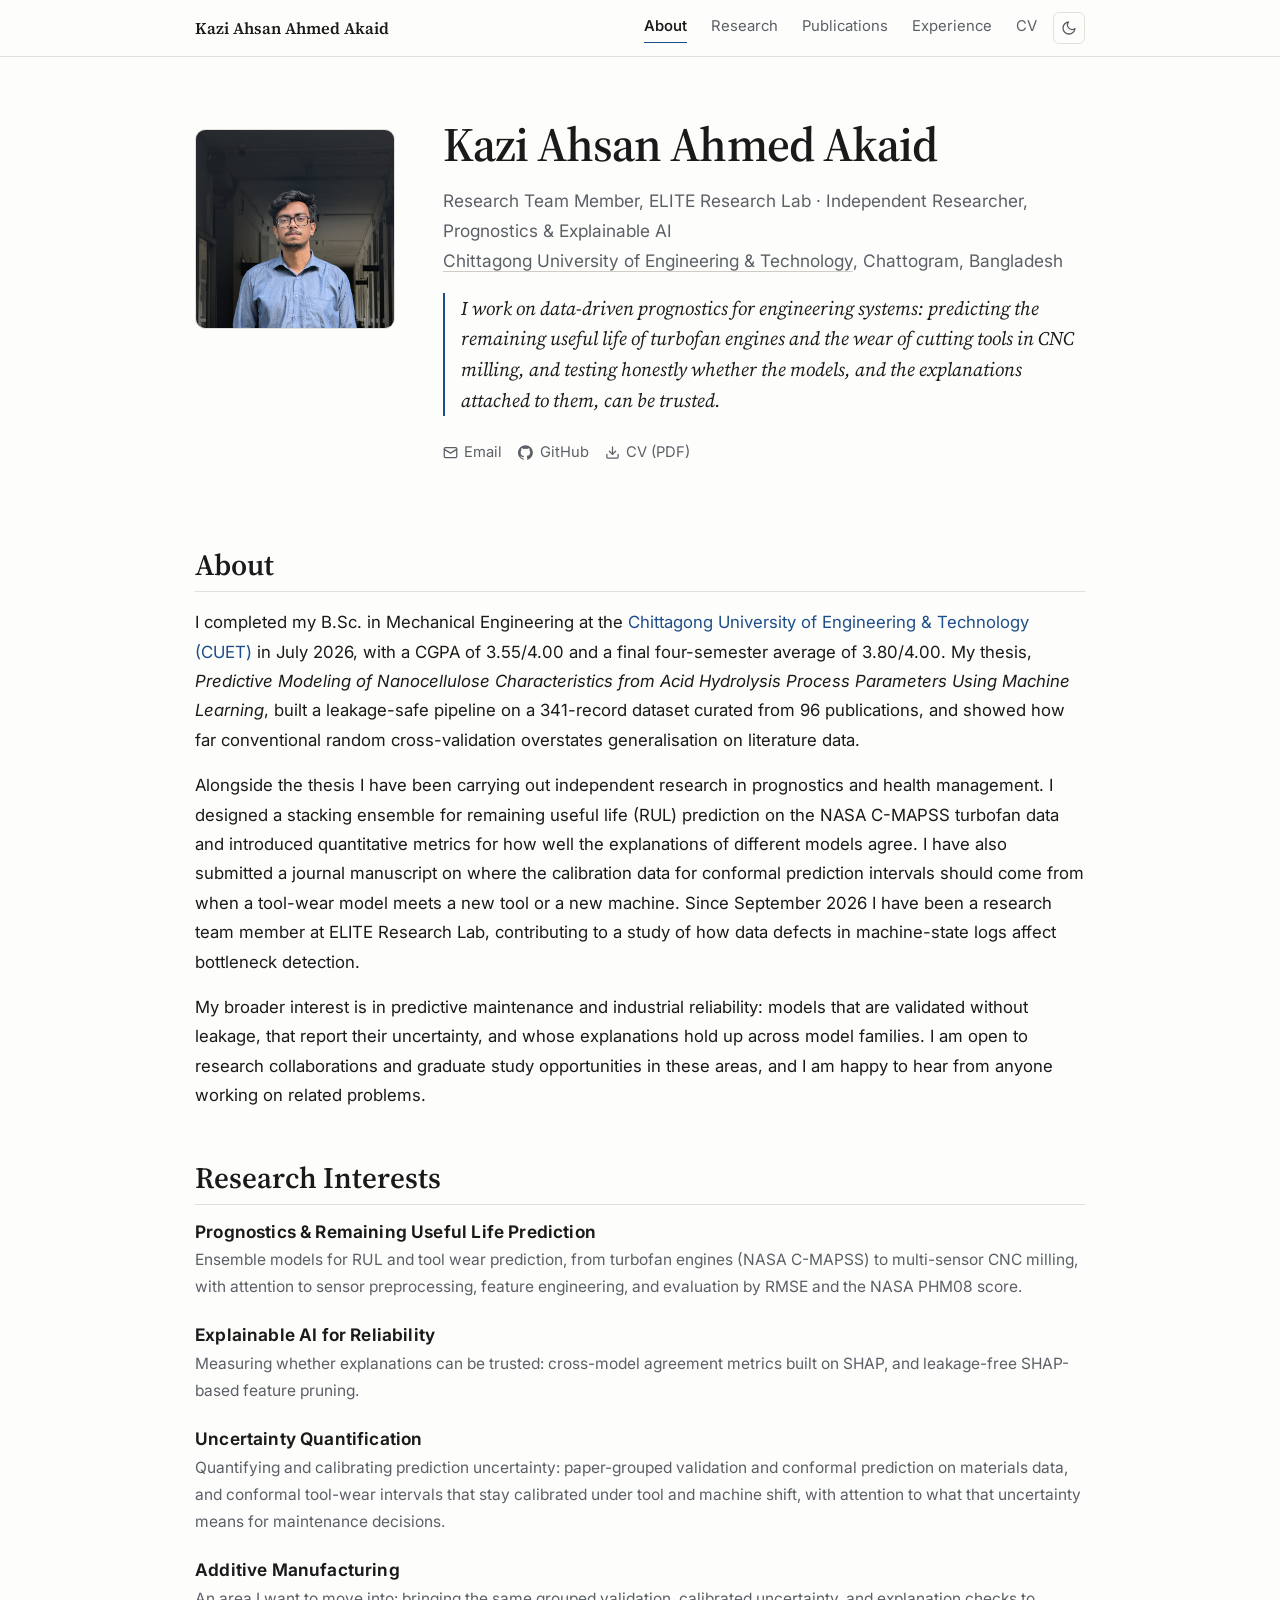
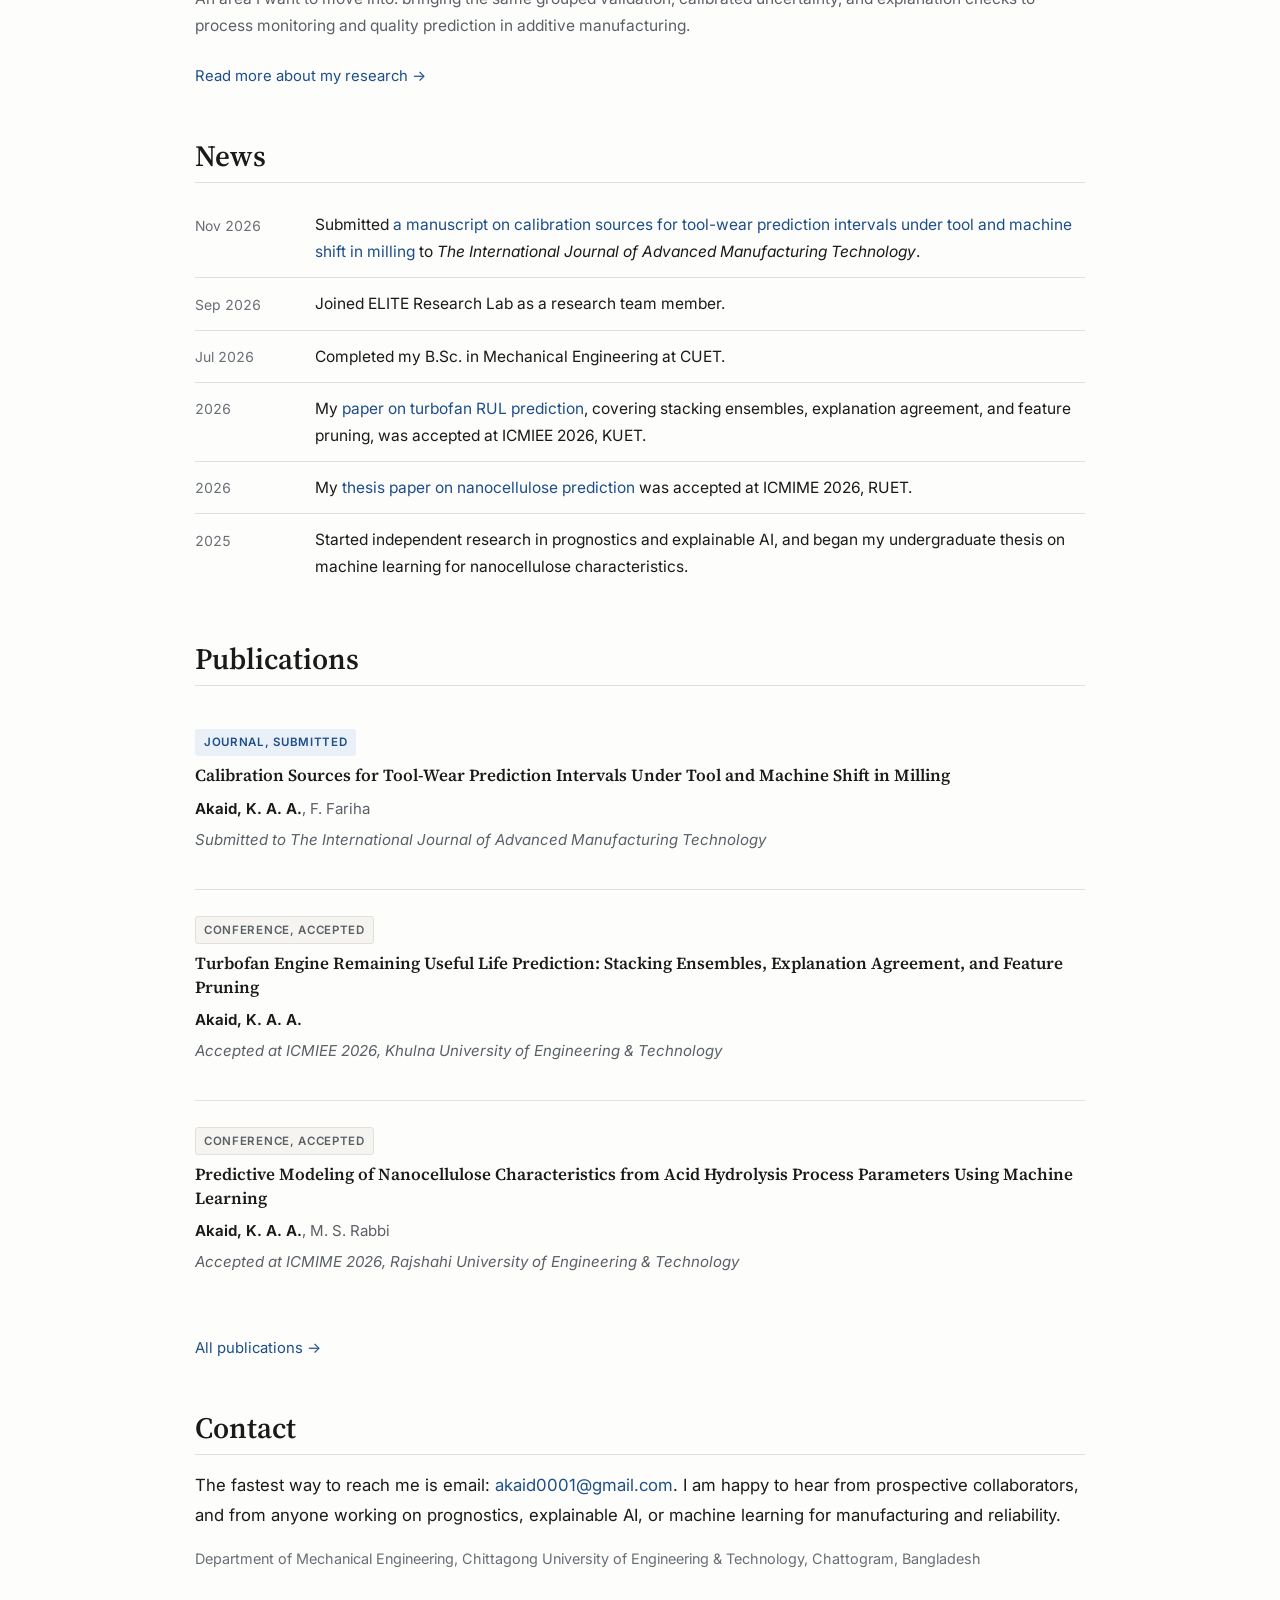
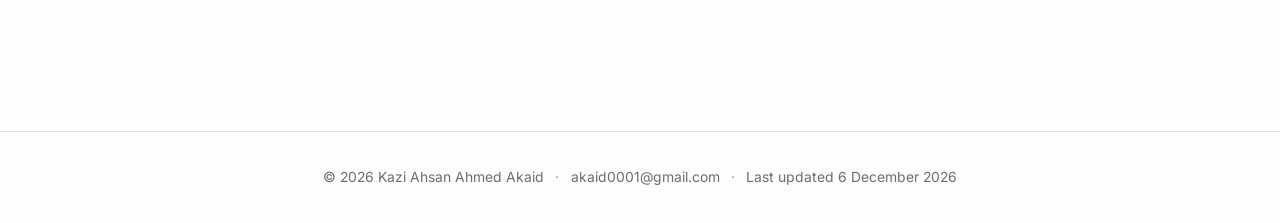
==== commit 092a7190: "Update tool-wear manuscript: new title, submitted to IJAMT Co-Authored-By: Claude Opus 5.5 <noreply@" ====
--- a/index.html
+++ b/index.html
@@ -206,7 +206,7 @@
       <ul class="news">
         <li>
           <time datetime="2026-11">Nov 2026</time>
-          <p>Submitted <a href="publications.html#pub-toolwear">a manuscript on calibration sources for conformal tool-wear prediction under tool and machine shift</a> to <em>International Journal of Prognostics and Health Management</em>.</p>
+          <p>Submitted <a href="publications.html#pub-toolwear">a manuscript on calibration sources for tool-wear prediction intervals under tool and machine shift in milling</a> to <em>The International Journal of Advanced Manufacturing Technology</em>.</p>
         </li>
         <li>
           <time datetime="2026-09">Sep 2026</time>
@@ -238,9 +238,9 @@
            These summaries mirror that list; keep the two in sync. -->
       <article class="pub" id="pub-toolwear">
         <span class="tag">Journal, submitted</span>
-        <h3 class="pub__title">Calibration Sources for Conformal Tool-Wear Prediction Under Tool and Machine Shift</h3>
+        <h3 class="pub__title">Calibration Sources for Tool-Wear Prediction Intervals Under Tool and Machine Shift in Milling</h3>
         <p class="pub__authors"><span class="me">Akaid, K. A. A.</span>, F. Fariha</p>
-        <p class="pub__venue">Submitted to <em>International Journal of Prognostics and Health Management</em></p>
+        <p class="pub__venue">Submitted to <em>The International Journal of Advanced Manufacturing Technology</em></p>
       </article>
 
       <article class="pub" id="pub-cmapss-2026">
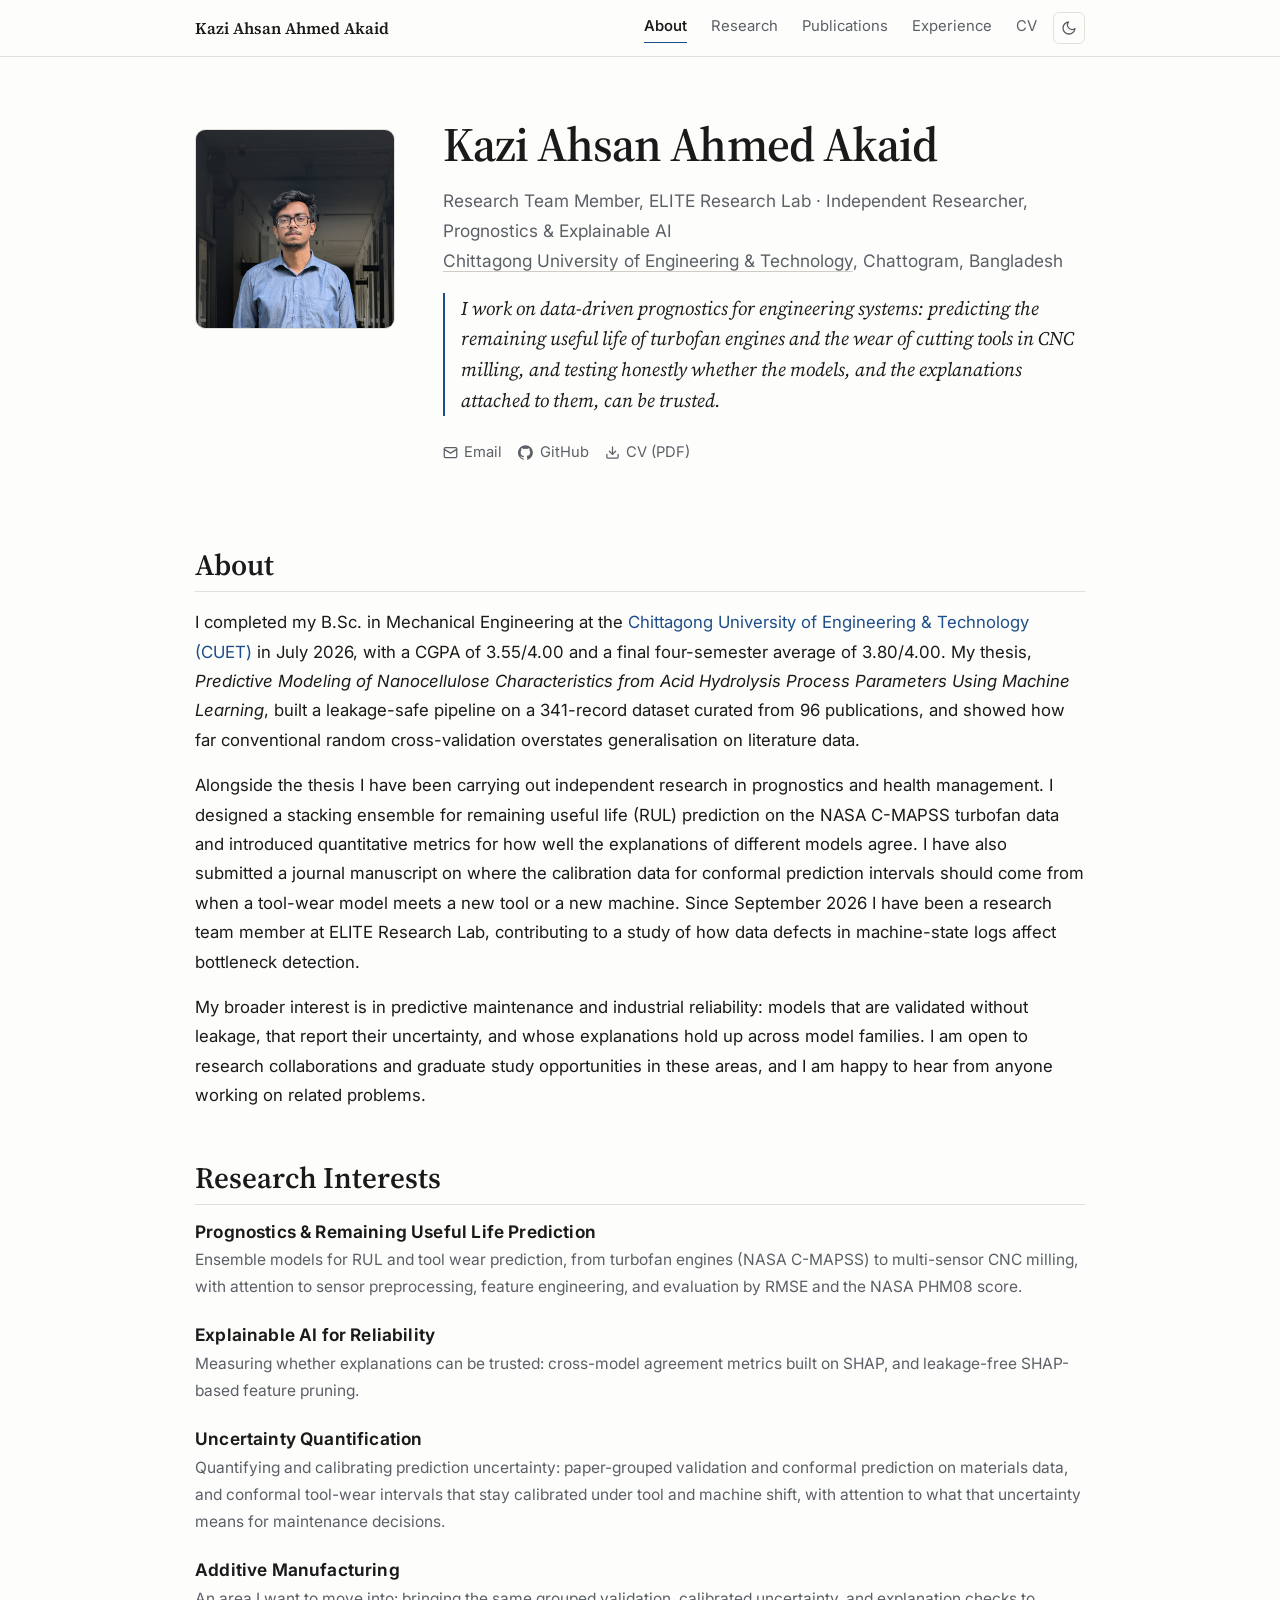
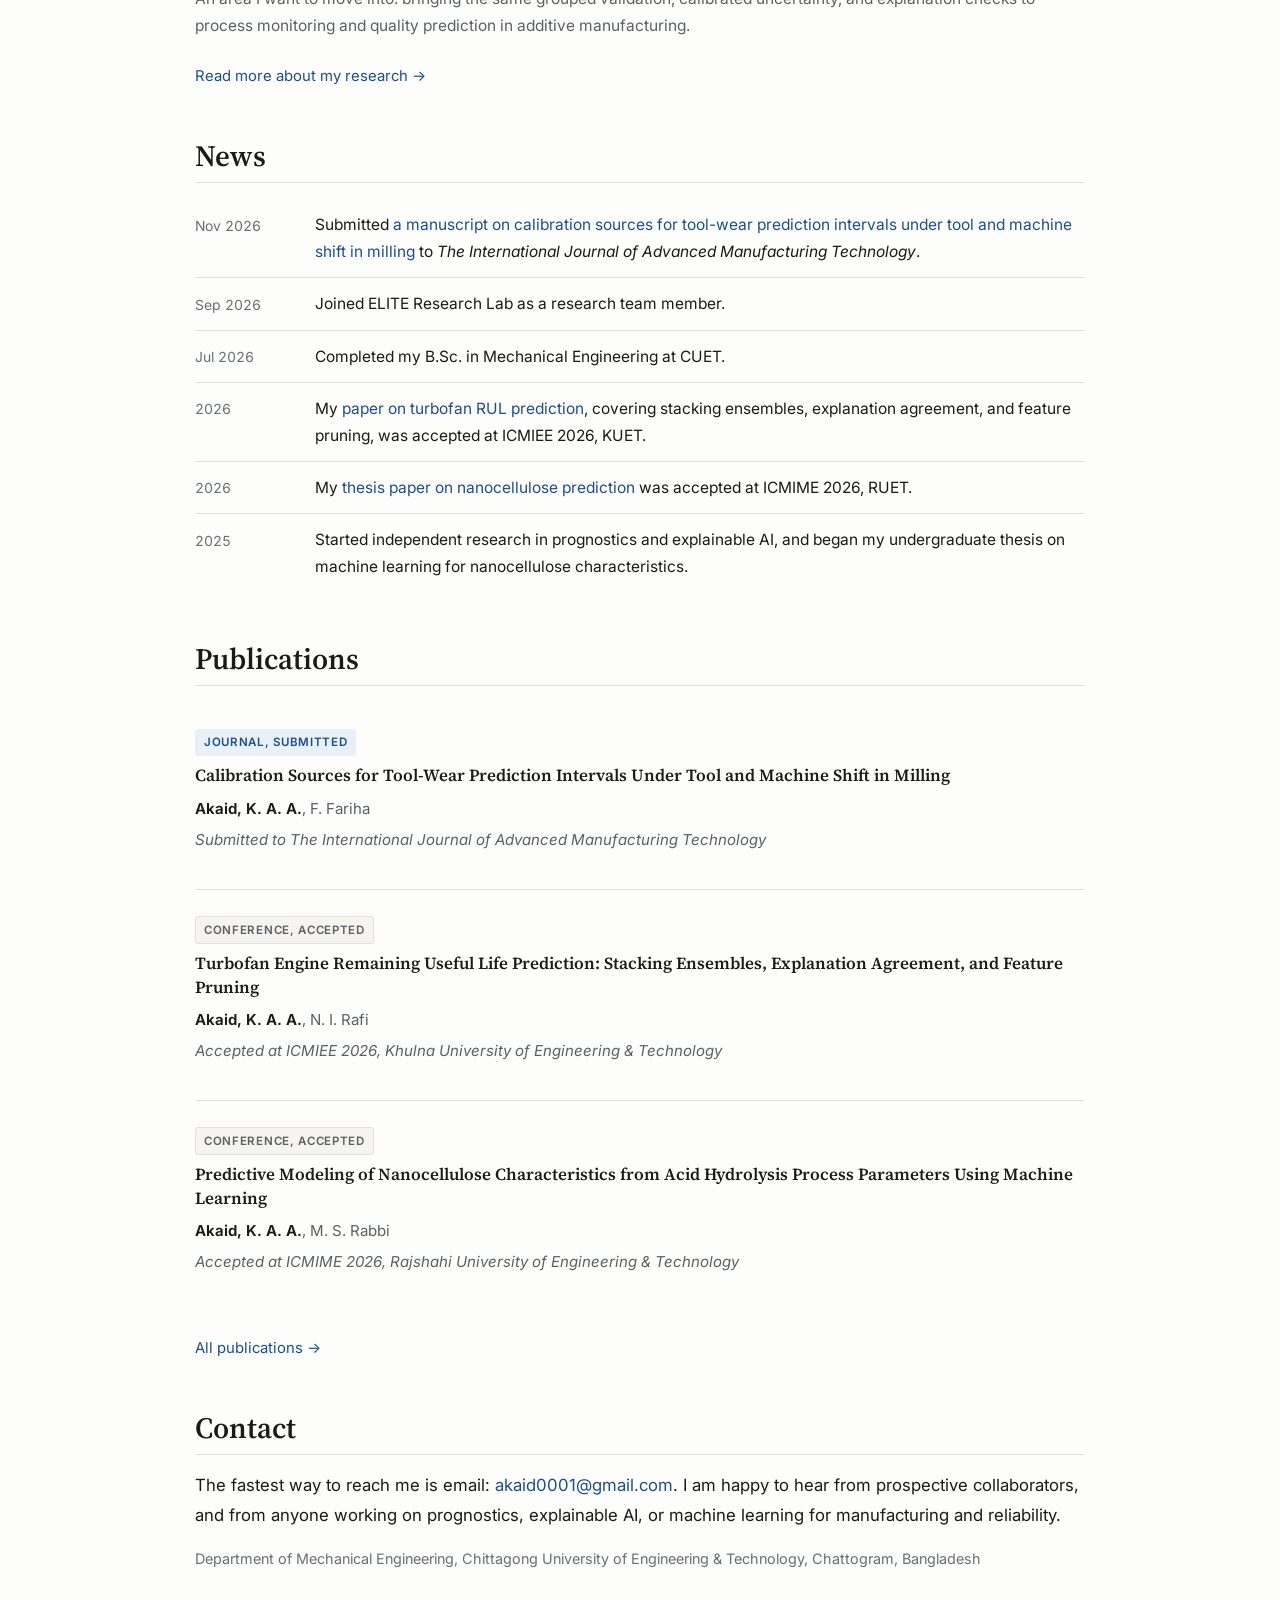
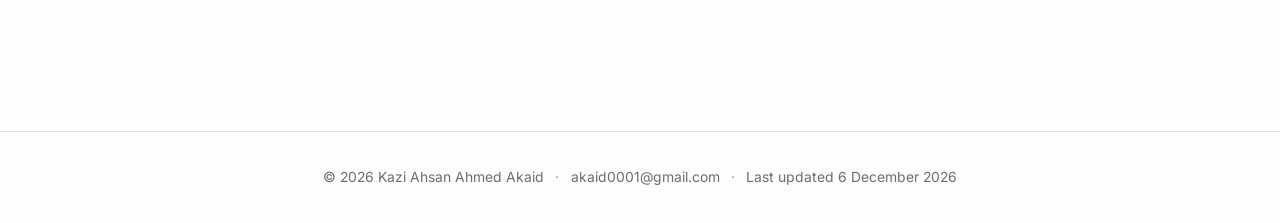
==== commit e3b7e260: "Add N. I. Rafi as co-author on turbofan RUL paper; update CV PDF Co-Authored-By: Claude Opus 5.5 <no" ====
--- a/index.html
+++ b/index.html
@@ -110,7 +110,7 @@
           <svg viewBox="0 0 24 24" fill="currentColor" aria-hidden="true"><path d="M12 .3a12 12 0 0 0-3.8 23.4c.6.1.8-.3.8-.6v-2c-3.3.7-4-1.6-4-1.6-.6-1.4-1.4-1.8-1.4-1.8-1-.7.1-.7.1-.7 1.2.1 1.8 1.2 1.8 1.2 1 1.8 2.8 1.3 3.5 1 .1-.8.4-1.3.7-1.6-2.7-.3-5.5-1.3-5.5-5.9 0-1.3.5-2.4 1.2-3.2-.1-.3-.5-1.5.1-3.2 0 0 1-.3 3.3 1.2a11.5 11.5 0 0 1 6 0c2.3-1.5 3.3-1.2 3.3-1.2.6 1.7.2 2.9.1 3.2.8.8 1.2 1.9 1.2 3.2 0 4.6-2.8 5.6-5.5 5.9.4.4.8 1.1.8 2.2v3.3c0 .3.2.7.8.6A12 12 0 0 0 12 .3"/></svg>
           GitHub
         </a>
-        <a href="https://drive.google.com/file/d/1UrDWSeUe1sPqcg7gBaq_v0wXPlP6QZwv/view?usp=sharing" target="_blank" rel="noopener">
+        <a href="https://drive.google.com/file/d/145rORnb9OHdNuByEa1sJr7JM2-Az4zgr/view?usp=sharing" target="_blank" rel="noopener">
           <svg viewBox="0 0 24 24" fill="none" stroke="currentColor" stroke-width="2" stroke-linecap="round" stroke-linejoin="round" aria-hidden="true"><path d="M21 15v4a2 2 0 0 1-2 2H5a2 2 0 0 1-2-2v-4"/><path d="m7 10 5 5 5-5"/><path d="M12 15V3"/></svg>
           CV (PDF)
         </a>
@@ -246,7 +246,7 @@
       <article class="pub" id="pub-cmapss-2026">
         <span class="tag tag--muted">Conference, accepted</span>
         <h3 class="pub__title">Turbofan Engine Remaining Useful Life Prediction: Stacking Ensembles, Explanation Agreement, and Feature Pruning</h3>
-        <p class="pub__authors"><span class="me">Akaid, K. A. A.</span></p>
+        <p class="pub__authors"><span class="me">Akaid, K. A. A.</span>, N. I. Rafi</p>
         <p class="pub__venue">Accepted at ICMIEE 2026, Khulna University of Engineering &amp; Technology</p>
       </article>
 
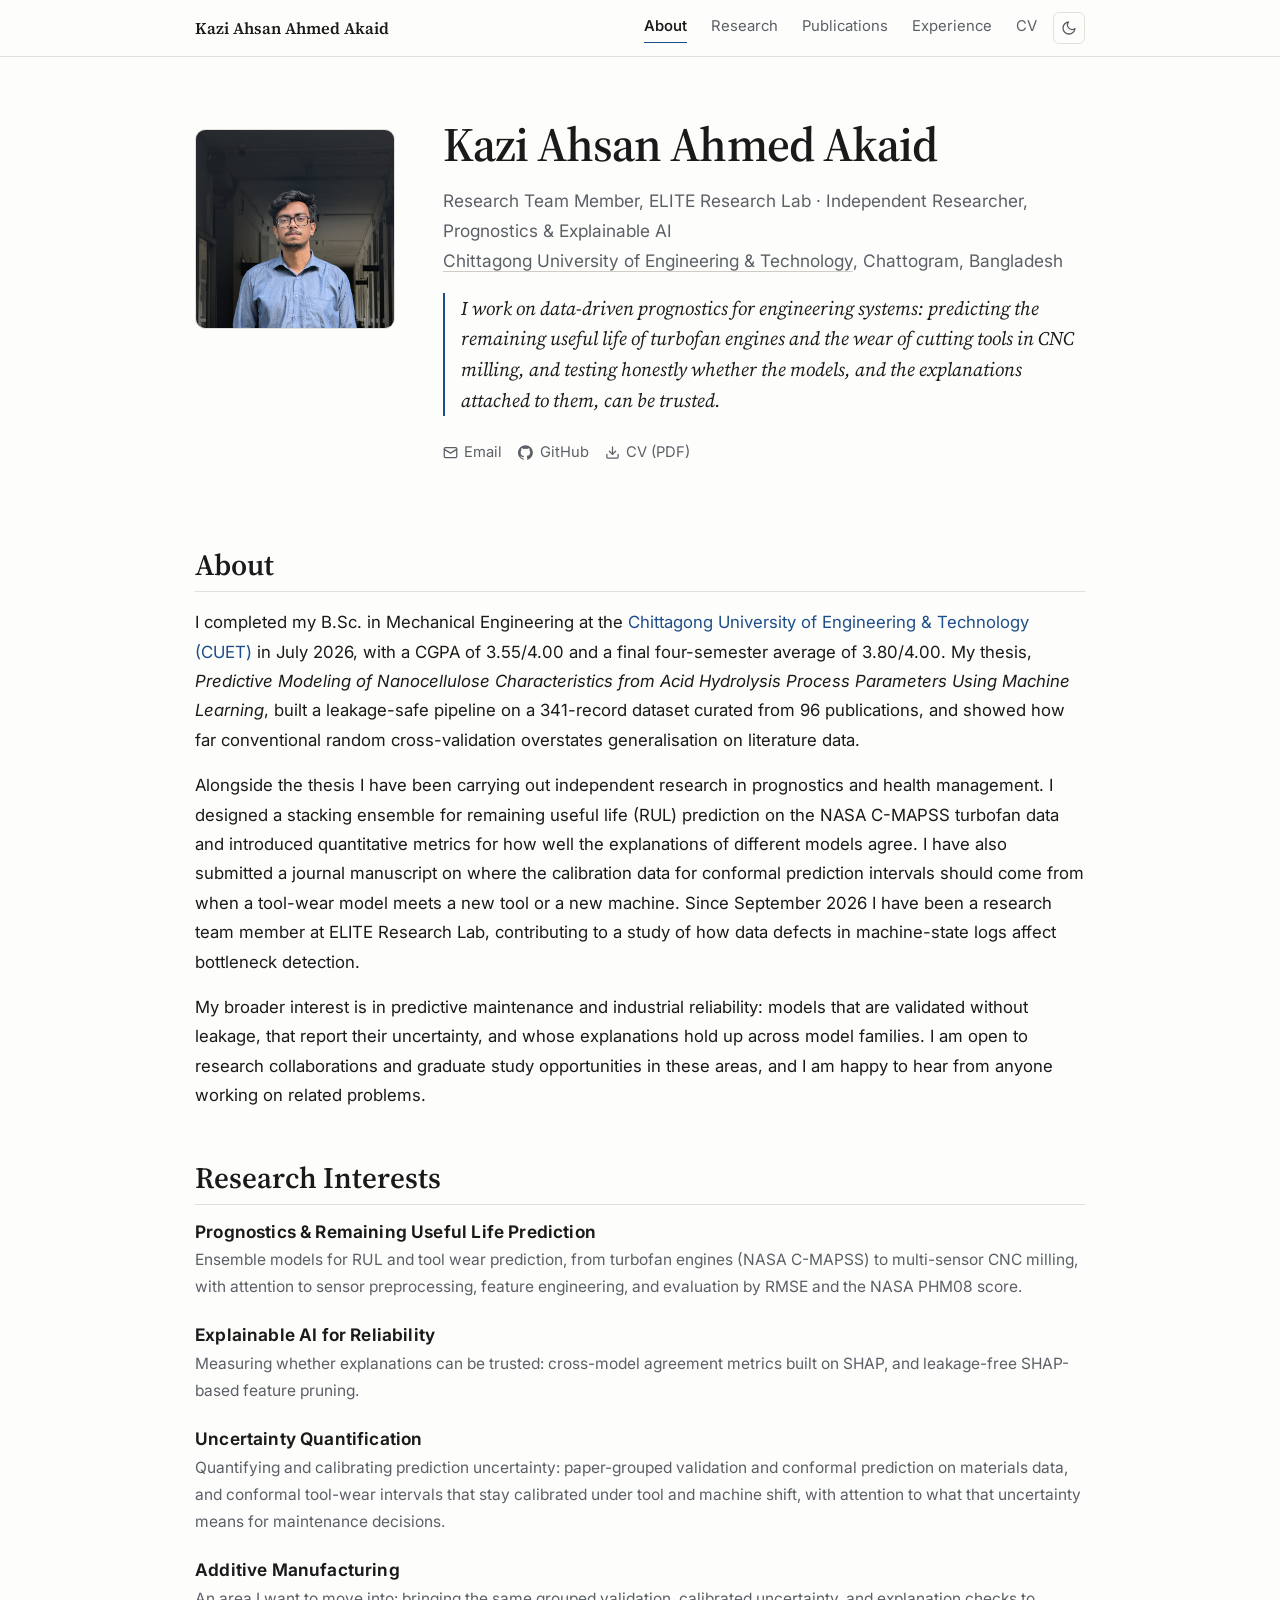
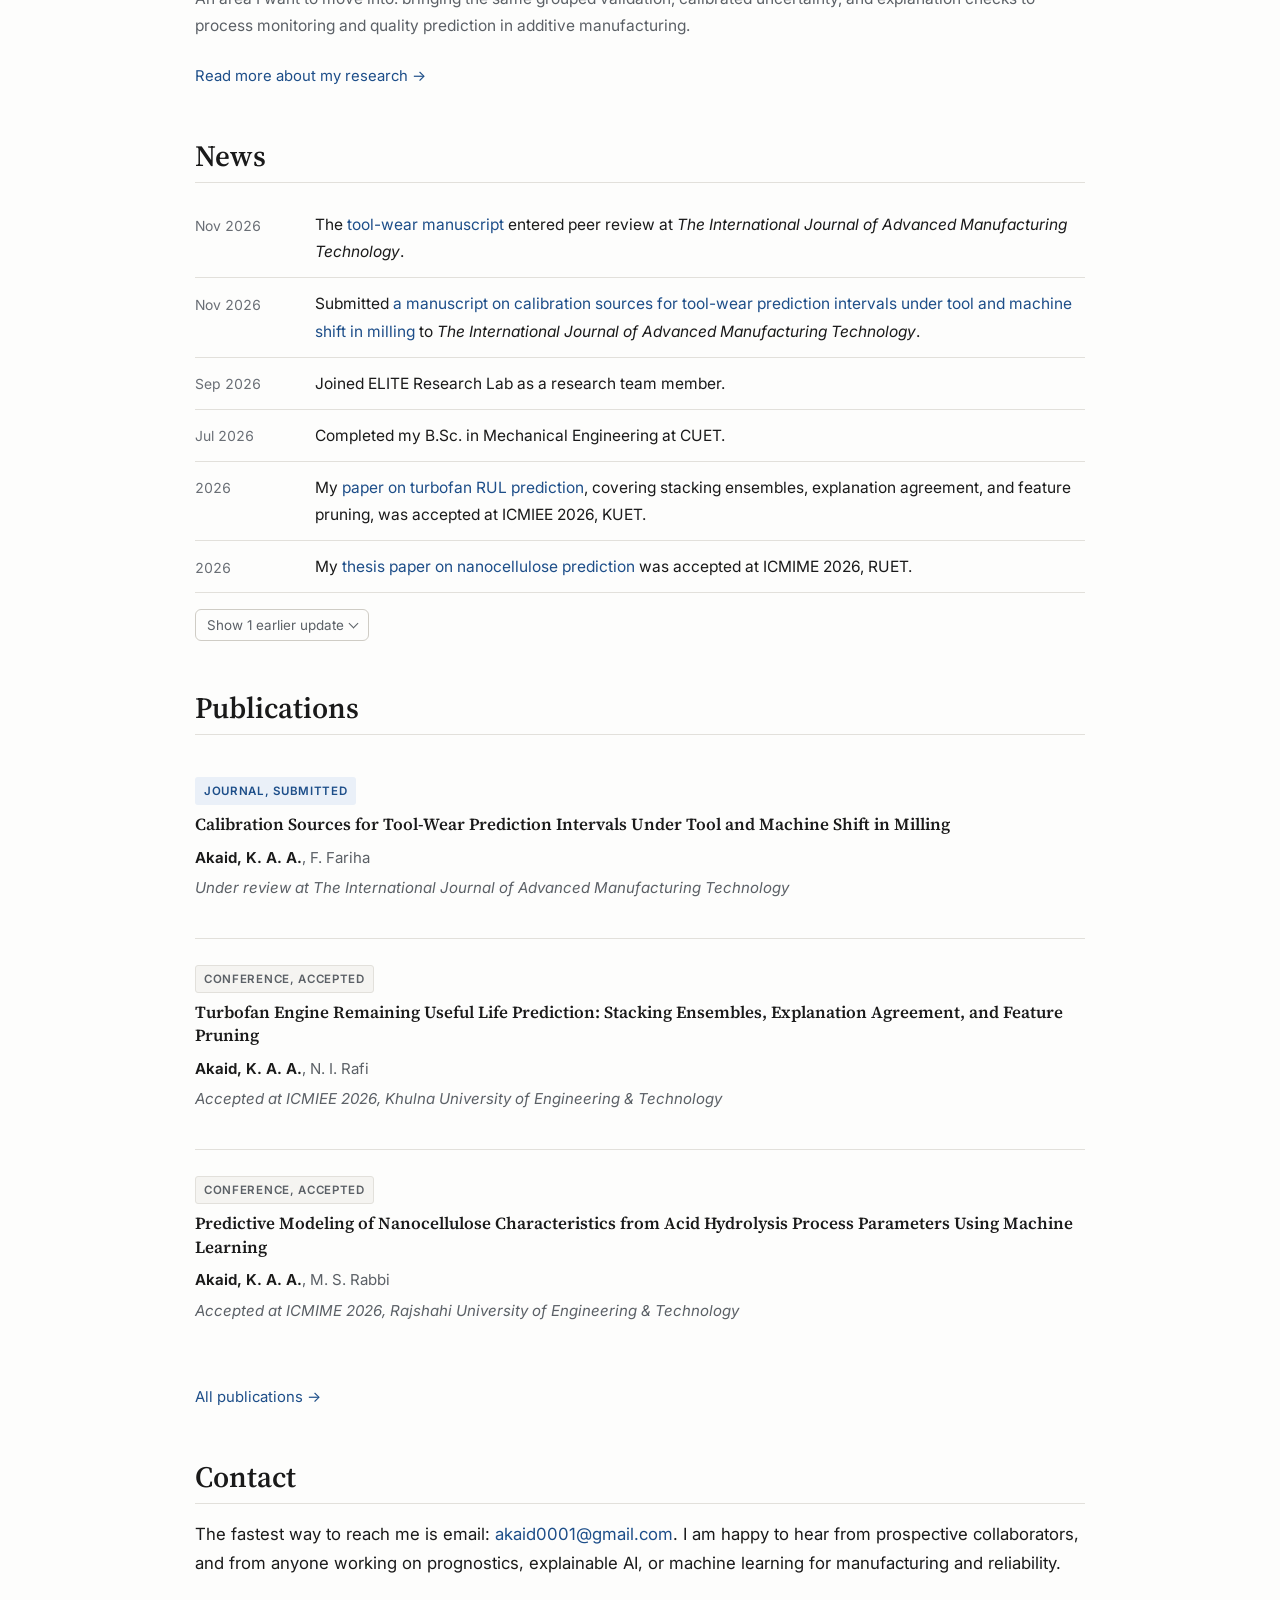
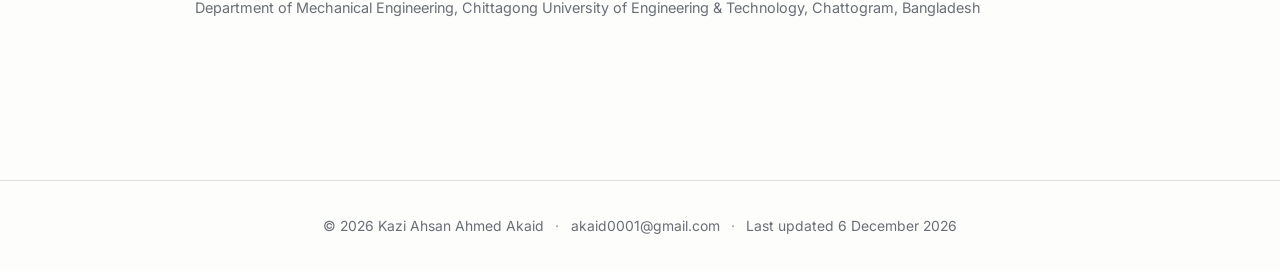
==== commit 90013380: "Tool-wear manuscript now under review at IJAMT Co-Authored-By: Claude Opus 5.5 <noreply@anthropic.co" ====
--- a/index.html
+++ b/index.html
@@ -110,7 +110,7 @@
           <svg viewBox="0 0 24 24" fill="currentColor" aria-hidden="true"><path d="M12 .3a12 12 0 0 0-3.8 23.4c.6.1.8-.3.8-.6v-2c-3.3.7-4-1.6-4-1.6-.6-1.4-1.4-1.8-1.4-1.8-1-.7.1-.7.1-.7 1.2.1 1.8 1.2 1.8 1.2 1 1.8 2.8 1.3 3.5 1 .1-.8.4-1.3.7-1.6-2.7-.3-5.5-1.3-5.5-5.9 0-1.3.5-2.4 1.2-3.2-.1-.3-.5-1.5.1-3.2 0 0 1-.3 3.3 1.2a11.5 11.5 0 0 1 6 0c2.3-1.5 3.3-1.2 3.3-1.2.6 1.7.2 2.9.1 3.2.8.8 1.2 1.9 1.2 3.2 0 4.6-2.8 5.6-5.5 5.9.4.4.8 1.1.8 2.2v3.3c0 .3.2.7.8.6A12 12 0 0 0 12 .3"/></svg>
           GitHub
         </a>
-        <a href="https://drive.google.com/file/d/145rORnb9OHdNuByEa1sJr7JM2-Az4zgr/view?usp=sharing" target="_blank" rel="noopener">
+        <a href="https://drive.google.com/file/d/1Vqu6PyH4WgMGqbxyfgy9Orl-xokslT8x/view?usp=sharing" target="_blank" rel="noopener">
           <svg viewBox="0 0 24 24" fill="none" stroke="currentColor" stroke-width="2" stroke-linecap="round" stroke-linejoin="round" aria-hidden="true"><path d="M21 15v4a2 2 0 0 1-2 2H5a2 2 0 0 1-2-2v-4"/><path d="m7 10 5 5 5-5"/><path d="M12 15V3"/></svg>
           CV (PDF)
         </a>
@@ -206,6 +206,10 @@
       <ul class="news">
         <li>
           <time datetime="2026-11">Nov 2026</time>
+          <p>The <a href="publications.html#pub-toolwear">tool-wear manuscript</a> entered peer review at <em>The International Journal of Advanced Manufacturing Technology</em>.</p>
+        </li>
+        <li>
+          <time datetime="2026-11">Nov 2026</time>
           <p>Submitted <a href="publications.html#pub-toolwear">a manuscript on calibration sources for tool-wear prediction intervals under tool and machine shift in milling</a> to <em>The International Journal of Advanced Manufacturing Technology</em>.</p>
         </li>
         <li>
@@ -240,7 +244,7 @@
         <span class="tag">Journal, submitted</span>
         <h3 class="pub__title">Calibration Sources for Tool-Wear Prediction Intervals Under Tool and Machine Shift in Milling</h3>
         <p class="pub__authors"><span class="me">Akaid, K. A. A.</span>, F. Fariha</p>
-        <p class="pub__venue">Submitted to <em>The International Journal of Advanced Manufacturing Technology</em></p>
+        <p class="pub__venue">Under review at <em>The International Journal of Advanced Manufacturing Technology</em></p>
       </article>
 
       <article class="pub" id="pub-cmapss-2026">
